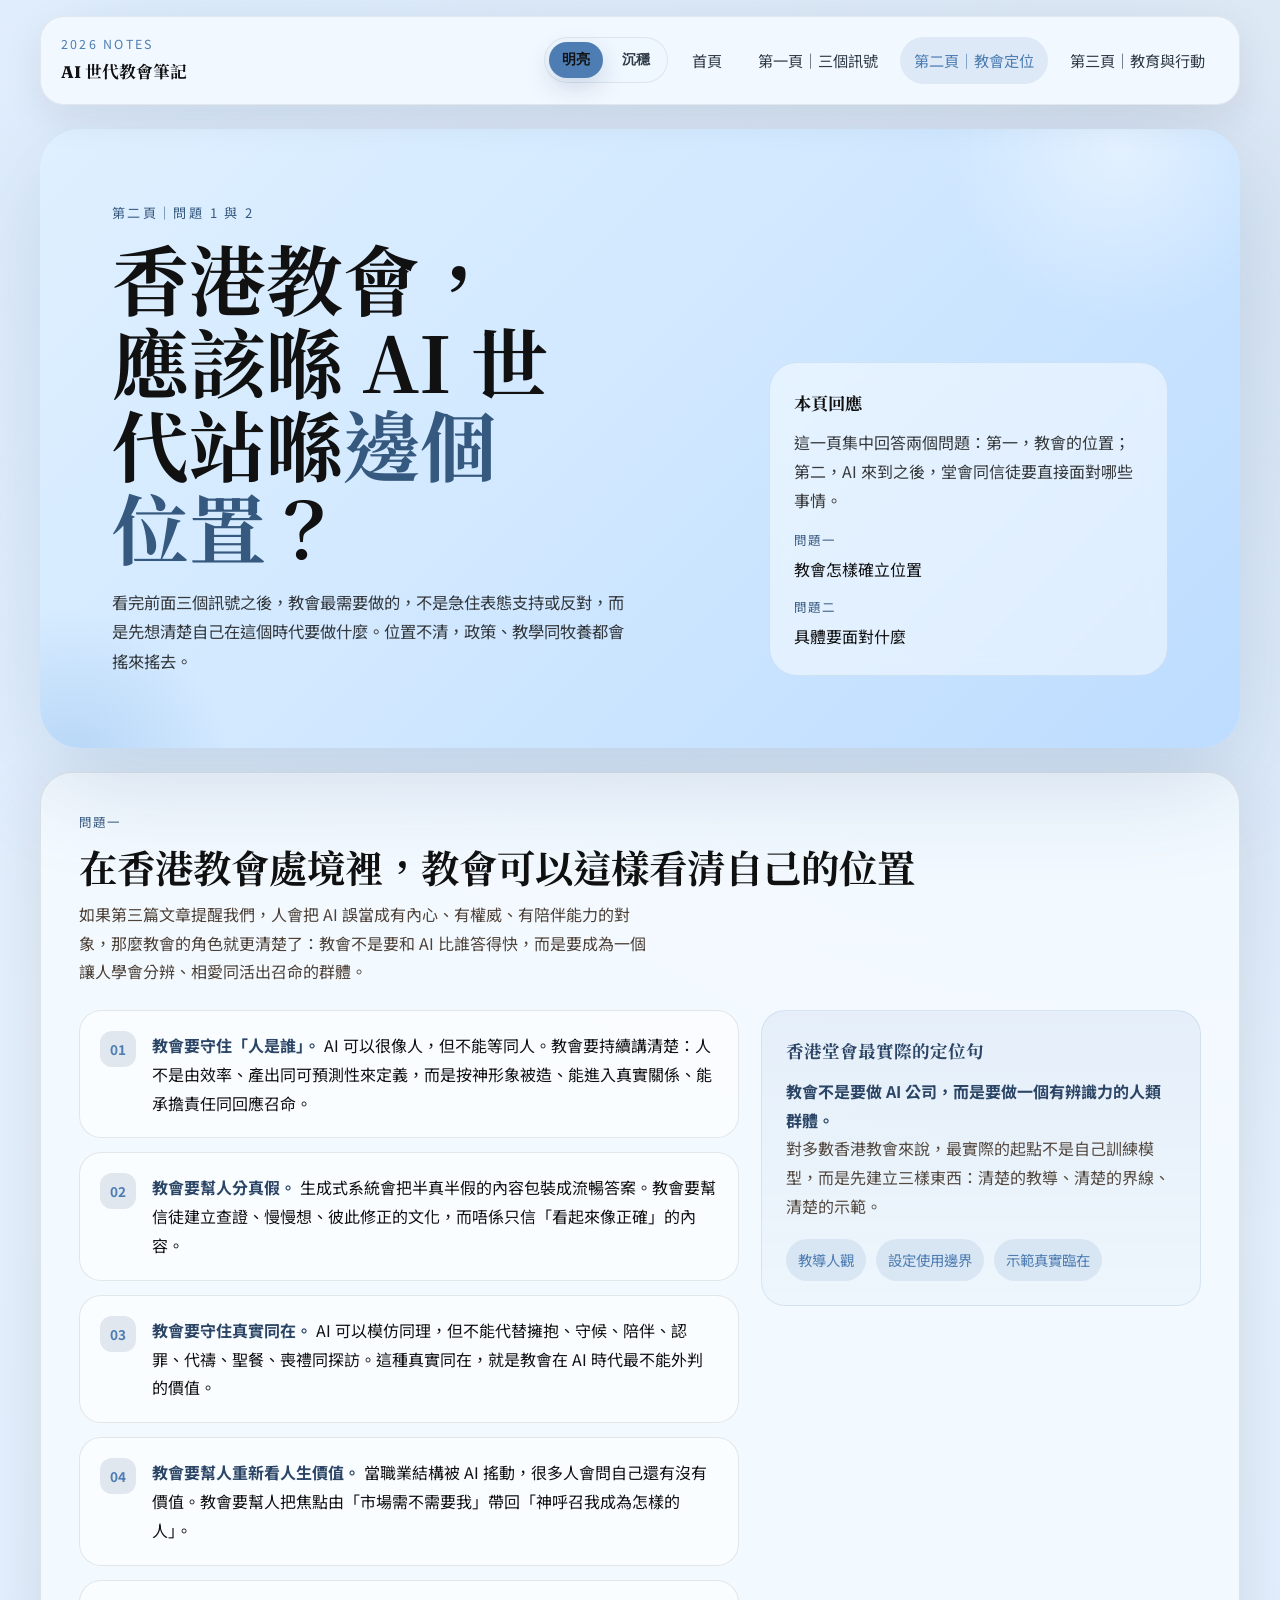
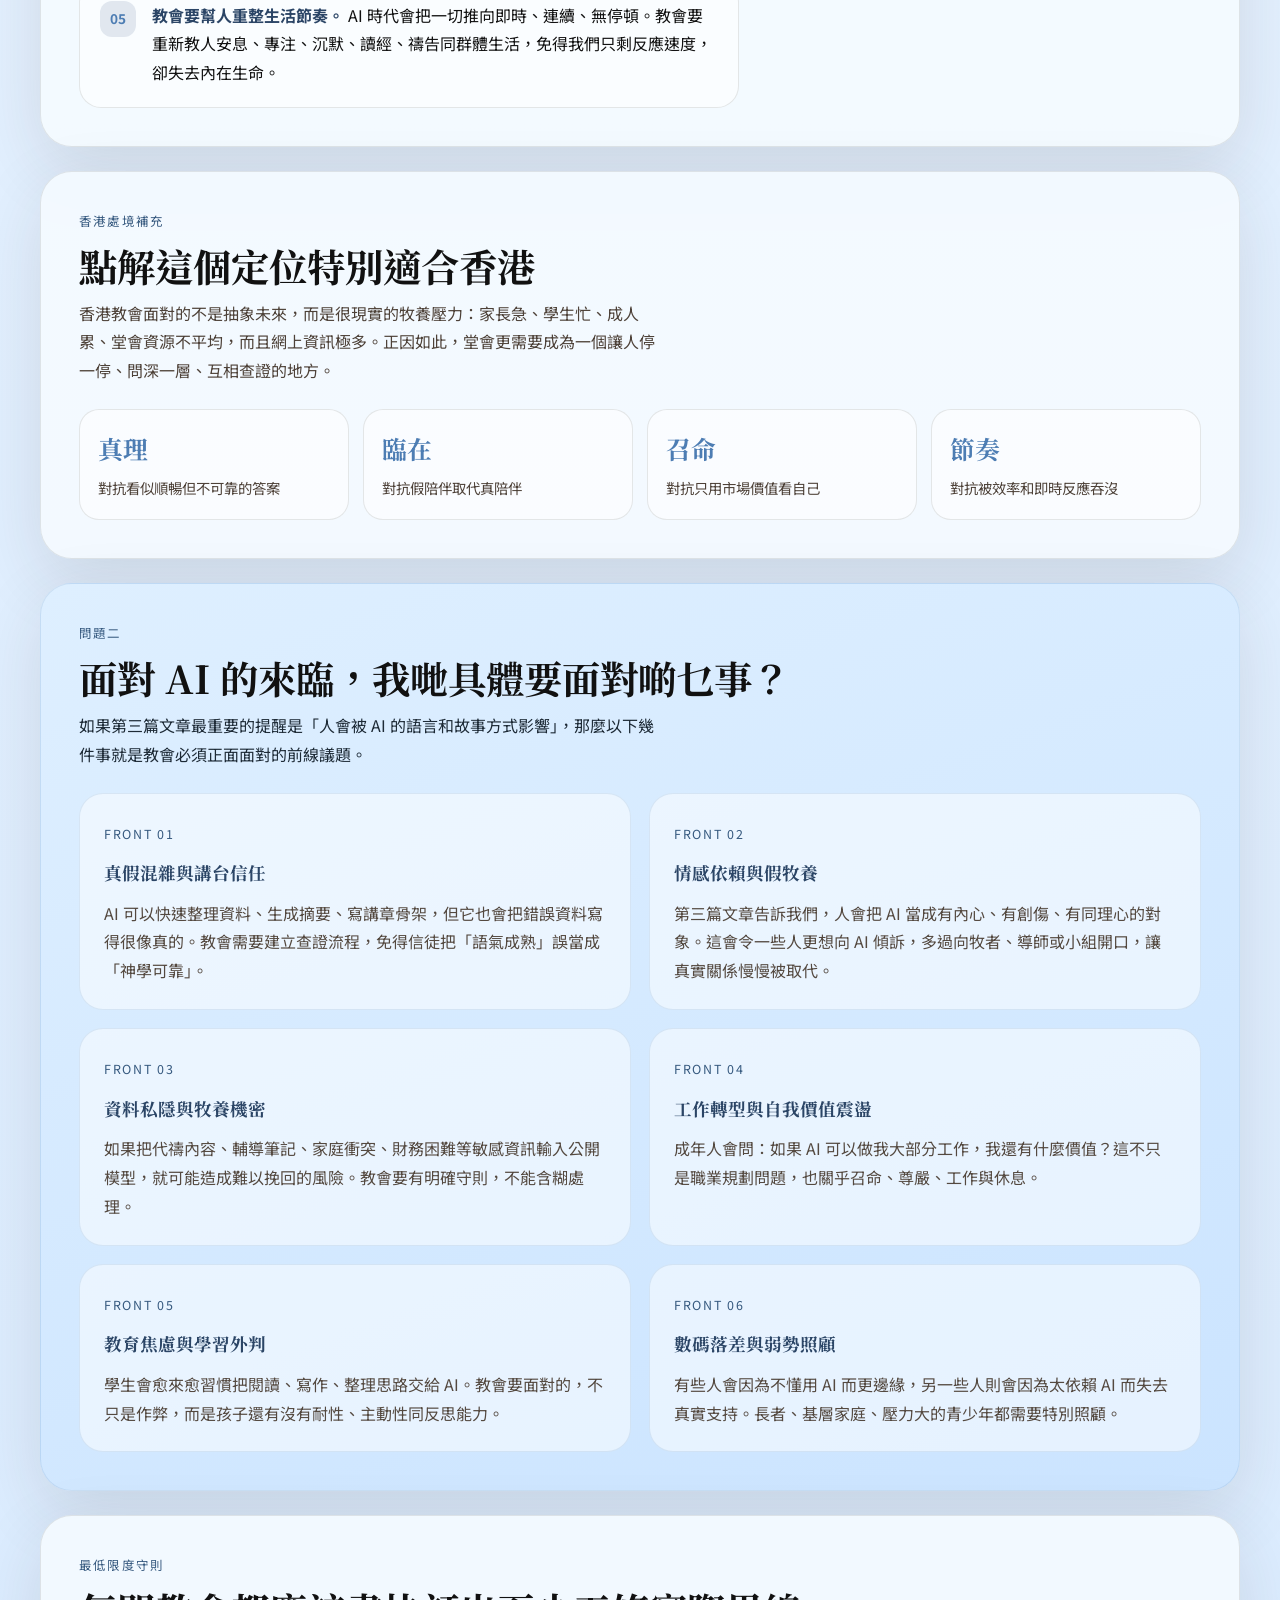
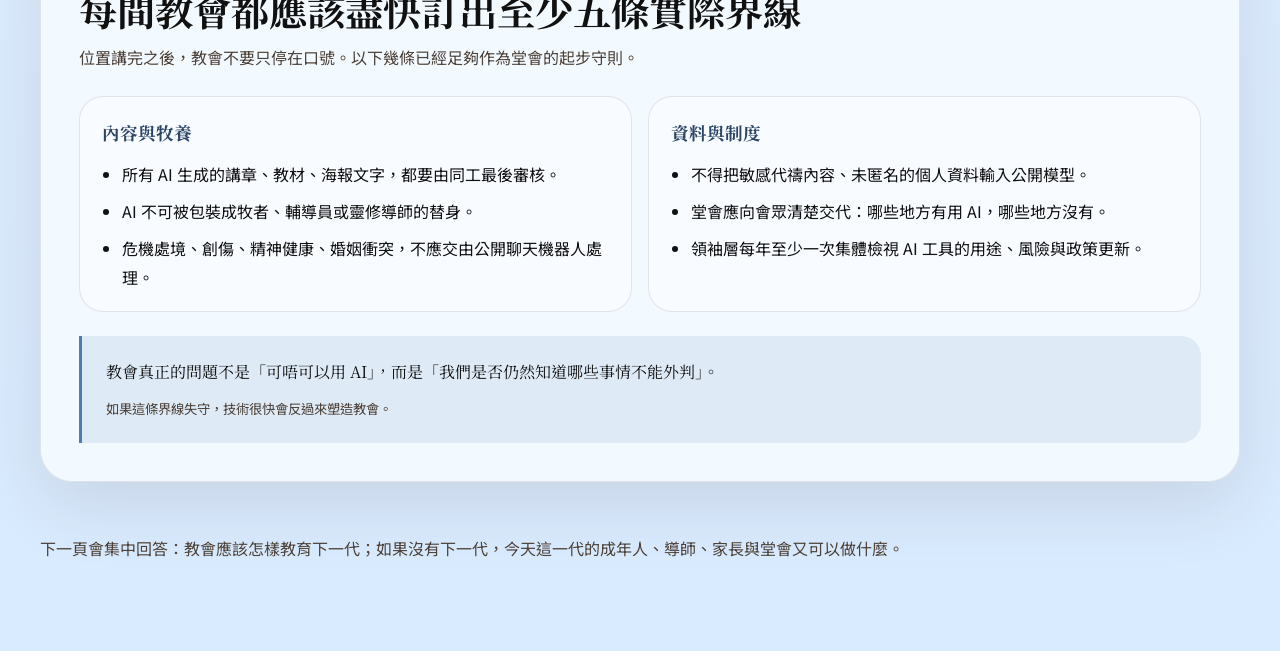
==== church-position.html @ b1e01ad3 "Add files via upload" ====
﻿<!DOCTYPE html>
<html lang="zh-HK">
<head>
  <meta charset="UTF-8">
  <meta name="viewport" content="width=device-width, initial-scale=1.0">
  <title>第二頁｜教會定位</title>
  <meta name="description" content="用簡單文字分析香港教會在 AI 時代應站在什麼位置，以及要面對哪些挑戰。">
  <link rel="preconnect" href="https://fonts.googleapis.com">
  <link rel="preconnect" href="https://fonts.gstatic.com" crossorigin>
  <link href="https://fonts.googleapis.com/css2?family=Fraunces:opsz,wght@9..144,700;9..144,800&family=Noto+Sans+TC:wght@400;500;700&family=Noto+Serif+TC:wght@600;700;900&display=swap" rel="stylesheet">
  <link rel="stylesheet" href="assets/styles.css">
</head>
<body data-page="church">
  <div class="page-shell">
    <header class="site-header">
      <a class="brand" href="index.html">
        <span class="brand-mark">2026 Notes</span>
        <span class="brand-title">AI 世代教會筆記</span>
      </a>
      <div class="header-actions">
        <div class="mode-switcher" aria-label="樣式模式">
          <button class="mode-button" type="button" data-theme-mode="default" aria-pressed="false">明亮</button>
          <button class="mode-button" type="button" data-theme-mode="focus" aria-pressed="false">沉穩</button>
        </div>
        <button class="menu-toggle" type="button" data-menu-toggle aria-expanded="false" aria-label="打開選單">目錄</button>
        <nav class="site-nav" data-nav aria-label="主導覽">
          <a href="index.html" data-page="home">首頁</a>
          <a href="signals.html" data-page="signals">第一頁｜三個訊號</a>
          <a href="church-position.html" data-page="church">第二頁｜教會定位</a>
          <a href="formation-guide.html" data-page="formation">第三頁｜教育與行動</a>
        </nav>
      </div>
    </header>

    <main>
      <section class="hero reveal">
        <div class="hero-grid">
          <div>
            <p class="overline">第二頁｜問題 1 與 2</p>
            <h1>香港教會，<br>應該喺 AI 世代站喺<span class="accent">邊個位置</span>？</h1>
            <p class="lede">看完前面三個訊號之後，教會最需要做的，不是急住表態支持或反對，而是先想清楚自己在這個時代要做什麼。位置不清，政策、教學同牧養都會搖來搖去。</p>
          </div>
          <aside class="hero-note">
            <h2>本頁回應</h2>
            <p>這一頁集中回答兩個問題：第一，教會的位置；第二，AI 來到之後，堂會同信徒要直接面對哪些事情。</p>
            <dl>
              <div>
                <dt>問題一</dt>
                <dd>教會怎樣確立位置</dd>
              </div>
              <div>
                <dt>問題二</dt>
                <dd>具體要面對什麼</dd>
              </div>
            </dl>
          </aside>
        </div>
      </section>

      <section class="panel reveal">
        <div class="section-head">
          <p class="eyebrow">問題一</p>
          <h2 class="section-title">在香港教會處境裡，教會可以這樣看清自己的位置</h2>
          <p class="section-copy">如果第三篇文章提醒我們，人會把 AI 誤當成有內心、有權威、有陪伴能力的對象，那麼教會的角色就更清楚了：教會不是要和 AI 比誰答得快，而是要成為一個讓人學會分辨、相愛同活出召命的群體。</p>
        </div>
        <div class="split">
          <div>
            <ol class="process-list">
              <li><strong>教會要守住「人是誰」。</strong> AI 可以很像人，但不能等同人。教會要持續講清楚：人不是由效率、產出同可預測性來定義，而是按神形象被造、能進入真實關係、能承擔責任同回應召命。</li>
              <li><strong>教會要幫人分真假。</strong> 生成式系統會把半真半假的內容包裝成流暢答案。教會要幫信徒建立查證、慢慢想、彼此修正的文化，而唔係只信「看起來像正確」的內容。</li>
              <li><strong>教會要守住真實同在。</strong> AI 可以模仿同理，但不能代替擁抱、守候、陪伴、認罪、代禱、聖餐、喪禮同探訪。這種真實同在，就是教會在 AI 時代最不能外判的價值。</li>
              <li><strong>教會要幫人重新看人生價值。</strong> 當職業結構被 AI 搖動，很多人會問自己還有沒有價值。教會要幫人把焦點由「市場需不需要我」帶回「神呼召我成為怎樣的人」。</li>
              <li><strong>教會要幫人重整生活節奏。</strong> AI 時代會把一切推向即時、連續、無停頓。教會要重新教人安息、專注、沉默、讀經、禱告同群體生活，免得我們只剩反應速度，卻失去內在生命。</li>
            </ol>
          </div>
          <aside class="note-card">
            <h3>香港堂會最實際的定位句</h3>
            <p><strong>教會不是要做 AI 公司，而是要做一個有辨識力的人類群體。</strong></p>
            <p>對多數香港教會來說，最實際的起點不是自己訓練模型，而是先建立三樣東西：清楚的教導、清楚的界線、清楚的示範。</p>
            <ul class="pill-list">
              <li>教導人觀</li>
              <li>設定使用邊界</li>
              <li>示範真實臨在</li>
            </ul>
          </aside>
        </div>
      </section>

      <section class="panel reveal">
        <div class="section-head">
          <p class="eyebrow">香港處境補充</p>
          <h2 class="section-title">點解這個定位特別適合香港</h2>
          <p class="section-copy">香港教會面對的不是抽象未來，而是很現實的牧養壓力：家長急、學生忙、成人累、堂會資源不平均，而且網上資訊極多。正因如此，堂會更需要成為一個讓人停一停、問深一層、互相查證的地方。</p>
        </div>
        <div class="kpi-strip">
          <div class="kpi">
            <strong>真理</strong>
            <span>對抗看似順暢但不可靠的答案</span>
          </div>
          <div class="kpi">
            <strong>臨在</strong>
            <span>對抗假陪伴取代真陪伴</span>
          </div>
          <div class="kpi">
            <strong>召命</strong>
            <span>對抗只用市場價值看自己</span>
          </div>
          <div class="kpi">
            <strong>節奏</strong>
            <span>對抗被效率和即時反應吞沒</span>
          </div>
        </div>
      </section>

      <section class="panel panel-dark reveal">
        <div class="section-head">
          <p class="eyebrow">問題二</p>
          <h2 class="section-title">面對 AI 的來臨，我哋具體要面對啲乜事？</h2>
          <p class="section-copy">如果第三篇文章最重要的提醒是「人會被 AI 的語言和故事方式影響」，那麼以下幾件事就是教會必須正面面對的前線議題。</p>
        </div>
        <div class="issue-grid">
          <article class="issue-card">
            <span class="stat">Front 01</span>
            <h3>真假混雜與講台信任</h3>
            <p>AI 可以快速整理資料、生成摘要、寫講章骨架，但它也會把錯誤資料寫得很像真的。教會需要建立查證流程，免得信徒把「語氣成熟」誤當成「神學可靠」。</p>
          </article>
          <article class="issue-card">
            <span class="stat">Front 02</span>
            <h3>情感依賴與假牧養</h3>
            <p>第三篇文章告訴我們，人會把 AI 當成有內心、有創傷、有同理心的對象。這會令一些人更想向 AI 傾訴，多過向牧者、導師或小組開口，讓真實關係慢慢被取代。</p>
          </article>
          <article class="issue-card">
            <span class="stat">Front 03</span>
            <h3>資料私隱與牧養機密</h3>
            <p>如果把代禱內容、輔導筆記、家庭衝突、財務困難等敏感資訊輸入公開模型，就可能造成難以挽回的風險。教會要有明確守則，不能含糊處理。</p>
          </article>
          <article class="issue-card">
            <span class="stat">Front 04</span>
            <h3>工作轉型與自我價值震盪</h3>
            <p>成年人會問：如果 AI 可以做我大部分工作，我還有什麼價值？這不只是職業規劃問題，也關乎召命、尊嚴、工作與休息。</p>
          </article>
          <article class="issue-card">
            <span class="stat">Front 05</span>
            <h3>教育焦慮與學習外判</h3>
            <p>學生會愈來愈習慣把閱讀、寫作、整理思路交給 AI。教會要面對的，不只是作弊，而是孩子還有沒有耐性、主動性同反思能力。</p>
          </article>
          <article class="issue-card">
            <span class="stat">Front 06</span>
            <h3>數碼落差與弱勢照顧</h3>
            <p>有些人會因為不懂用 AI 而更邊緣，另一些人則會因為太依賴 AI 而失去真實支持。長者、基層家庭、壓力大的青少年都需要特別照顧。</p>
          </article>
        </div>
      </section>

      <section class="panel reveal">
        <div class="section-head">
          <p class="eyebrow">最低限度守則</p>
          <h2 class="section-title">每間教會都應該盡快訂出至少五條實際界線</h2>
          <p class="section-copy">位置講完之後，教會不要只停在口號。以下幾條已經足夠作為堂會的起步守則。</p>
        </div>
        <div class="dual-list">
          <article class="list-card">
            <h3>內容與牧養</h3>
            <ul>
              <li>所有 AI 生成的講章、教材、海報文字，都要由同工最後審核。</li>
              <li>AI 不可被包裝成牧者、輔導員或靈修導師的替身。</li>
              <li>危機處境、創傷、精神健康、婚姻衝突，不應交由公開聊天機器人處理。</li>
            </ul>
          </article>
          <article class="list-card">
            <h3>資料與制度</h3>
            <ul>
              <li>不得把敏感代禱內容、未匿名的個人資料輸入公開模型。</li>
              <li>堂會應向會眾清楚交代：哪些地方有用 AI，哪些地方沒有。</li>
              <li>領袖層每年至少一次集體檢視 AI 工具的用途、風險與政策更新。</li>
            </ul>
          </article>
        </div>
        <div class="quote">
          <p>教會真正的問題不是「可唔可以用 AI」，而是「我們是否仍然知道哪些事情不能外判」。</p>
          <small>如果這條界線失守，技術很快會反過來塑造教會。</small>
        </div>
      </section>
    </main>

    <footer class="site-footer">
      <p>下一頁會集中回答：教會應該怎樣教育下一代；如果沒有下一代，今天這一代的成年人、導師、家長與堂會又可以做什麼。</p>
    </footer>
  </div>
  <script src="assets/app.js"></script>
</body>
</html>
---- assets/styles.css ----
﻿:root {
  --bg: #eaf4ff;
  --bg-deep: #d9ebff;
  --paper: rgba(244, 250, 255, 0.94);
  --paper-strong: #f8fbff;
  --ink: #111111;
  --muted: #2e3a46;
  --line: rgba(36, 29, 25, 0.1);
  --brand: #4d7db3;
  --brand-soft: rgba(77, 125, 179, 0.12);
  --accent: #4d7db3;
  --accent-soft: rgba(77, 125, 179, 0.12);
  --highlight: #b9d7f5;
  --hero-a: #dff0ff;
  --hero-b: #cfe7ff;
  --hero-c: #bddcff;
  --inverse: #111111;
  --inverse-muted: rgba(17, 17, 17, 0.82);
  --shadow: 0 22px 70px rgba(61, 42, 29, 0.12);
}

* {
  box-sizing: border-box;
}

html {
  scroll-behavior: smooth;
}

body {
  margin: 0;
  color: var(--ink);
  font-family: "Noto Sans TC", sans-serif;
  line-height: 1.8;
  background:
    radial-gradient(circle at 12% 0%, rgba(120, 175, 235, 0.18), transparent 26%),
    radial-gradient(circle at 88% 4%, rgba(77, 125, 179, 0.16), transparent 28%),
    linear-gradient(180deg, rgba(255, 255, 255, 0.45), transparent 22%),
    linear-gradient(180deg, var(--bg) 0%, var(--bg-deep) 100%);
  min-height: 100vh;
}

a {
  color: inherit;
}

p,
li {
  font-size: 1rem;
}

.page-shell {
  width: min(1200px, calc(100% - 32px));
  margin: 0 auto 48px;
}

.site-header {
  position: sticky;
  top: 16px;
  z-index: 20;
  display: flex;
  align-items: center;
  justify-content: space-between;
  gap: 20px;
  margin-top: 16px;
  padding: 16px 20px;
  border: 1px solid rgba(36, 29, 25, 0.08);
  border-radius: 24px;
  background: rgba(244, 249, 255, 0.94);
  box-shadow: 0 12px 40px rgba(36, 29, 25, 0.08);
  backdrop-filter: blur(18px);
}

.header-actions {
  display: flex;
  align-items: center;
  justify-content: flex-end;
  gap: 10px;
  flex-wrap: wrap;
}

.brand {
  display: flex;
  flex-direction: column;
  gap: 2px;
  text-decoration: none;
}

.brand-mark {
  color: var(--accent);
  font-size: 0.78rem;
  letter-spacing: 0.18em;
  text-transform: uppercase;
}

.brand-title {
  font-family: "Fraunces", "Noto Serif TC", serif;
  font-size: 1.05rem;
  font-weight: 700;
}

.menu-toggle {
  display: none;
  align-items: center;
  justify-content: center;
  width: 44px;
  height: 44px;
  border: 1px solid var(--line);
  border-radius: 14px;
  background: var(--paper-strong);
  color: var(--ink);
  cursor: pointer;
}

.mode-switcher {
  display: inline-flex;
  align-items: center;
  gap: 6px;
  padding: 4px;
  border: 1px solid rgba(36, 29, 25, 0.08);
  border-radius: 999px;
  background: rgba(240, 247, 255, 0.96);
}

.mode-button {
  display: inline-flex;
  align-items: center;
  justify-content: center;
  min-height: 36px;
  padding: 0 12px;
  border: 1px solid transparent;
  border-radius: 999px;
  background: transparent;
  color: var(--muted);
  font-size: 0.86rem;
  font-weight: 700;
  cursor: pointer;
  transition: background 0.2s ease, color 0.2s ease, box-shadow 0.2s ease;
}

.mode-button:hover,
.mode-button[aria-pressed="true"] {
  background: var(--brand);
  color: var(--inverse);
  box-shadow: 0 10px 24px rgba(47, 79, 120, 0.18);
}

.site-nav {
  display: flex;
  align-items: center;
  gap: 8px;
  flex-wrap: wrap;
}

.site-nav a {
  padding: 10px 14px;
  border-radius: 999px;
  color: var(--muted);
  font-size: 0.95rem;
  text-decoration: none;
  transition: background 0.2s ease, color 0.2s ease;
}

.site-nav a:hover,
.site-nav a.active {
  background: var(--brand-soft);
  color: var(--brand);
}

.hero {
  position: relative;
  overflow: hidden;
  margin-top: 24px;
  padding: clamp(36px, 7vw, 72px);
  border-radius: 40px;
  background: linear-gradient(135deg, var(--hero-a) 0%, var(--hero-b) 52%, var(--hero-c) 100%);
  color: var(--inverse);
  box-shadow: 0 36px 100px rgba(60, 100, 145, 0.18);
}

.hero::before,
.hero::after {
  content: "";
  position: absolute;
  border-radius: 50%;
  pointer-events: none;
}

.hero::before {
  width: 360px;
  height: 360px;
  top: -160px;
  right: -60px;
  background: radial-gradient(circle, rgba(255, 255, 255, 0.45) 0%, transparent 68%);
}

.hero::after {
  width: 320px;
  height: 320px;
  left: -130px;
  bottom: -180px;
  background: radial-gradient(circle, rgba(132, 181, 232, 0.38) 0%, transparent 70%);
}

.hero-grid {
  position: relative;
  z-index: 1;
  display: grid;
  grid-template-columns: minmax(0, 1.35fr) minmax(280px, 0.85fr);
  gap: 24px;
  align-items: end;
}

.overline {
  margin: 0 0 12px;
  color: #36597f;
  font-size: 0.82rem;
  letter-spacing: 0.18em;
  text-transform: uppercase;
}

.hero h1 {
  margin: 0 0 20px;
  max-width: 10ch;
  font-family: "Noto Serif TC", serif;
  font-size: clamp(2.4rem, 6vw, 4.9rem);
  line-height: 1.08;
}

.hero h1 .accent {
  color: #36597f;
}

.lede {
  max-width: 58ch;
  margin: 0;
  color: var(--inverse-muted);
  font-size: 1.02rem;
}

.hero-actions {
  display: flex;
  flex-wrap: wrap;
  gap: 14px;
  margin-top: 28px;
}

.button {
  display: inline-flex;
  align-items: center;
  justify-content: center;
  min-height: 48px;
  padding: 0 18px;
  border-radius: 999px;
  border: 1px solid transparent;
  font-size: 0.95rem;
  font-weight: 700;
  text-decoration: none;
  transition: transform 0.2s ease, box-shadow 0.2s ease, background 0.2s ease;
}

.button:hover {
  transform: translateY(-1px);
}

.button-primary {
  background: #4d7db3;
  color: #ffffff;
  box-shadow: 0 12px 28px rgba(77, 125, 179, 0.22);
}

.button-secondary {
  border-color: rgba(77, 125, 179, 0.18);
  background: rgba(255, 255, 255, 0.5);
  color: #111111;
}

.hero-note {
  align-self: end;
  padding: 24px;
  border: 1px solid rgba(77, 125, 179, 0.14);
  border-radius: 28px;
  background: rgba(255, 255, 255, 0.48);
  backdrop-filter: blur(10px);
}

.hero-note h2 {
  margin: 0 0 10px;
  font-family: "Noto Serif TC", serif;
  font-size: 1.08rem;
}

.hero-note p {
  margin: 0 0 14px;
  color: var(--inverse-muted);
}

.hero-note dl {
  display: grid;
  gap: 12px;
  margin: 0;
}

.hero-note div {
  display: grid;
  gap: 4px;
}

.hero-note dt {
  color: #36597f;
  font-size: 0.78rem;
  letter-spacing: 0.16em;
  text-transform: uppercase;
}

.hero-note dd {
  margin: 0;
  color: #111111;
}

.panel {
  margin-top: 24px;
  padding: clamp(24px, 4vw, 38px);
  border: 1px solid var(--line);
  border-radius: 32px;
  background: var(--paper);
  box-shadow: var(--shadow);
}

.panel-dark {
  background: linear-gradient(160deg, #deefff, #cbe4ff);
  border-color: rgba(77, 125, 179, 0.14);
  color: #111111;
}

.panel-dark p,
.panel-dark li,
.panel-dark .section-copy {
  color: #1d2a36;
}

.panel-dark .eyebrow {
  color: #36597f;
}

.panel-dark .card,
.panel-dark .issue-card,
.panel-dark .matrix-card,
.panel-dark .roadmap-card,
.panel-dark .list-card,
.panel-dark .stack-item,
.panel-dark .note-card,
.panel-dark .kpi {
  border-color: rgba(77, 125, 179, 0.14);
  background: rgba(255, 255, 255, 0.5);
}

.panel-dark strong,
.panel-dark h3,
.panel-dark h4 {
  color: #111111;
}

.section-head {
  display: grid;
  gap: 10px;
  margin-bottom: 24px;
}

.eyebrow {
  margin: 0;
  color: #36597f;
  font-size: 0.78rem;
  letter-spacing: 0.18em;
  text-transform: uppercase;
}

.section-title {
  margin: 0;
  color: var(--ink);
  font-family: "Noto Serif TC", serif;
  font-size: clamp(1.7rem, 3vw, 2.6rem);
  line-height: 1.2;
}

.section-copy {
  max-width: 64ch;
  margin: 0;
  color: #4d4138;
}

.card-grid,
.chapter-grid,
.issue-grid,
.roadmap-grid,
.source-grid {
  display: grid;
  grid-template-columns: repeat(12, minmax(0, 1fr));
  gap: 18px;
}

.card,
.chapter-card,
.issue-card,
.roadmap-card,
.source-card {
  padding: 24px;
  border: 1px solid var(--line);
  border-radius: 24px;
  background: var(--paper-strong);
}

.card {
  grid-column: span 4;
}

.chapter-card,
.roadmap-card,
.source-card {
  grid-column: span 4;
}

.issue-card {
  grid-column: span 6;
}

.card.emphasis {
  background: linear-gradient(180deg, rgba(47, 79, 120, 0.08), rgba(255, 250, 243, 1));
}

.card h3,
.chapter-card h3,
.issue-card h3,
.roadmap-card h3,
.source-card h3,
.note-card h3,
.list-card h3 {
  margin: 0 0 10px;
  font-family: "Noto Serif TC", serif;
  font-size: 1.1rem;
}

.card p,
.chapter-card p,
.issue-card p,
.roadmap-card p,
.source-card p,
.note-card p,
.list-card p {
  margin: 0;
  color: #544940;
}

.stat,
.mini-label {
  display: inline-block;
  margin-bottom: 12px;
  color: #36597f;
  font-size: 0.78rem;
  letter-spacing: 0.14em;
  text-transform: uppercase;
}

.mini-label {
  color: #2f4f78;
}

.chapter-card .button-link,
.source-card a {
  display: inline-flex;
  margin-top: 18px;
  color: var(--brand);
  font-weight: 700;
  text-decoration: none;
}

.split {
  display: grid;
  grid-template-columns: minmax(0, 1.2fr) minmax(280px, 0.8fr);
  gap: 22px;
  align-items: start;
}

.note-card {
  padding: 24px;
  border: 1px solid rgba(77, 125, 179, 0.14);
  border-radius: 24px;
  background: linear-gradient(180deg, rgba(77, 125, 179, 0.08), rgba(77, 125, 179, 0.03));
}

.note-card strong {
  color: var(--brand);
}

.pill-list {
  display: flex;
  flex-wrap: wrap;
  gap: 10px;
  margin: 18px 0 0;
  padding: 0;
  list-style: none;
}

.pill-list li {
  padding: 8px 12px;
  border-radius: 999px;
  background: var(--brand-soft);
  color: var(--brand);
  font-size: 0.9rem;
}

.stack-list,
.process-list {
  display: grid;
  gap: 14px;
  margin: 0;
  padding: 0;
  list-style: none;
}

.stack-item {
  padding: 18px 20px;
  border: 1px solid var(--line);
  border-radius: 20px;
  background: rgba(255, 255, 255, 0.55);
}

.stack-item strong {
  color: var(--brand);
}

.process-list {
  counter-reset: step;
}

.process-list li {
  position: relative;
  padding: 20px 22px 20px 72px;
  border: 1px solid var(--line);
  border-radius: 22px;
  background: rgba(255, 255, 255, 0.55);
}

.process-list li::before {
  content: counter(step, decimal-leading-zero);
  counter-increment: step;
  position: absolute;
  left: 20px;
  top: 20px;
  display: grid;
  place-items: center;
  width: 36px;
  height: 36px;
  border-radius: 12px;
  background: rgba(47, 79, 120, 0.12);
  color: var(--brand);
  font-size: 0.85rem;
  font-weight: 700;
}

.process-list strong {
  color: var(--brand);
}

.quote {
  margin-top: 24px;
  padding: 22px 24px;
  border-left: 3px solid var(--accent);
  border-radius: 0 20px 20px 0;
  background: var(--accent-soft);
}

.quote p {
  margin: 0;
  font-family: "Noto Serif TC", serif;
}

.quote small {
  display: block;
  margin-top: 10px;
  color: #4d4138;
}

.panel strong,
.panel h3,
.panel h4,
.note-card strong,
.stack-item strong,
.process-list strong,
.matrix-card strong,
.kpi strong {
  color: #2b4566;
}

.matrix-grid {
  display: grid;
  gap: 16px;
}

.matrix-card,
.list-card {
  padding: 20px 22px;
  border: 1px solid var(--line);
  border-radius: 24px;
  background: var(--paper-strong);
}

.matrix-card strong {
  color: var(--brand);
}

.dual-list {
  display: grid;
  grid-template-columns: repeat(2, minmax(0, 1fr));
  gap: 16px;
}

.list-card ul {
  margin: 12px 0 0;
  padding-left: 20px;
}

.list-card li + li {
  margin-top: 8px;
}

.kpi-strip {
  display: grid;
  grid-template-columns: repeat(4, minmax(0, 1fr));
  gap: 14px;
  margin-top: 22px;
}

.kpi {
  padding: 18px;
  border: 1px solid var(--line);
  border-radius: 20px;
  background: rgba(255, 255, 255, 0.55);
}

.kpi strong {
  display: block;
  color: var(--brand);
  font-family: "Fraunces", "Noto Serif TC", serif;
  font-size: 1.55rem;
}

.kpi span {
  color: #4d4138;
  font-size: 0.9rem;
}

.site-footer {
  margin-top: 24px;
  padding: 28px 0 40px;
  color: #4d4138;
  font-size: 0.95rem;
}

.site-footer p {
  margin: 0;
}

.site-footer a {
  color: var(--brand);
}

body.theme-focus {
  --bg: #f2f8ff;
  --bg-deep: #e2efff;
  --paper: rgba(247, 251, 255, 0.96);
  --paper-strong: #fbfdff;
  --ink: #111111;
  --muted: #2d3946;
  --line: rgba(77, 125, 179, 0.14);
  --brand: #6a94c5;
  --brand-soft: rgba(106, 148, 197, 0.14);
  --accent: #6a94c5;
  background:
    radial-gradient(circle at 15% 0%, rgba(162, 201, 238, 0.18), transparent 24%),
    radial-gradient(circle at 85% 5%, rgba(106, 148, 197, 0.14), transparent 28%),
    linear-gradient(180deg, #f0f7ff 0%, #dfedff 100%);
}

body.theme-focus .site-header {
  background: rgba(245, 250, 255, 0.96);
}

body.theme-focus .hero {
  background: linear-gradient(135deg, #e1f0ff 0%, #cfe5ff 52%, #bddcff 100%);
}

body.theme-focus .hero,
body.theme-focus .panel-dark {
  color: #111111;
}

body.theme-focus .lede,
body.theme-focus .hero-note p,
body.theme-focus .panel-dark p,
body.theme-focus .panel-dark li,
body.theme-focus .panel-dark .section-copy,
body.theme-focus .hero-note dd,
body.theme-focus .panel-dark strong,
body.theme-focus .panel-dark h3,
body.theme-focus .panel-dark h4 {
  color: #111111;
}

body.theme-focus .panel,
body.theme-focus .card,
body.theme-focus .chapter-card,
body.theme-focus .issue-card,
body.theme-focus .roadmap-card,
body.theme-focus .source-card,
body.theme-focus .note-card,
body.theme-focus .matrix-card,
body.theme-focus .list-card,
body.theme-focus .stack-item,
body.theme-focus .process-list li,
body.theme-focus .kpi {
  box-shadow: 0 16px 44px rgba(40, 56, 82, 0.08);
}

.reveal {
  opacity: 0;
  transform: translateY(24px);
  transition: opacity 0.7s ease, transform 0.7s ease;
}

.reveal.is-visible {
  opacity: 1;
  transform: none;
}

@media (max-width: 980px) {
  .hero-grid,
  .split,
  .dual-list {
    grid-template-columns: 1fr;
  }

  .card,
  .chapter-card,
  .issue-card,
  .roadmap-card,
  .source-card {
    grid-column: span 12;
  }

  .kpi-strip {
    grid-template-columns: repeat(2, minmax(0, 1fr));
  }
}

@media (max-width: 860px) {
  .site-header {
    align-items: flex-start;
  }

  .menu-toggle {
    display: inline-flex;
  }

  .site-nav {
    position: absolute;
    top: calc(100% + 12px);
    left: 16px;
    right: 16px;
    display: none;
    flex-direction: column;
    align-items: stretch;
    padding: 12px;
    border: 1px solid var(--line);
    border-radius: 24px;
    background: rgba(255, 250, 243, 0.97);
    box-shadow: var(--shadow);
  }

  .site-nav.is-open {
    display: flex;
  }

  .site-nav a {
    border-radius: 16px;
  }
}

@media (max-width: 640px) {
  body {
    line-height: 1.72;
  }

  .page-shell {
    width: min(100% - 20px, 1200px);
  }

  .site-header {
    top: 10px;
    margin-top: 10px;
    padding: 14px 16px;
  }

  .header-actions {
    gap: 8px;
  }

  .mode-switcher {
    width: 100%;
    justify-content: flex-start;
    overflow-x: auto;
  }

  .mode-button {
    min-height: 34px;
    padding: 0 11px;
    font-size: 0.82rem;
    white-space: nowrap;
  }

  .hero {
    padding: 28px 22px 26px;
    border-radius: 30px;
  }

  .hero h1 {
    font-size: clamp(2rem, 11vw, 3.2rem);
  }

  .hero-note,
  .panel,
  .card,
  .chapter-card,
  .issue-card,
  .roadmap-card,
  .source-card,
  .note-card,
  .matrix-card,
  .list-card {
    border-radius: 24px;
  }

  .panel {
    padding: 22px 18px;
  }

  .process-list li {
    padding-left: 66px;
  }

  .quote {
    padding: 18px 16px;
  }

  .kpi-strip {
    grid-template-columns: 1fr;
  }
}
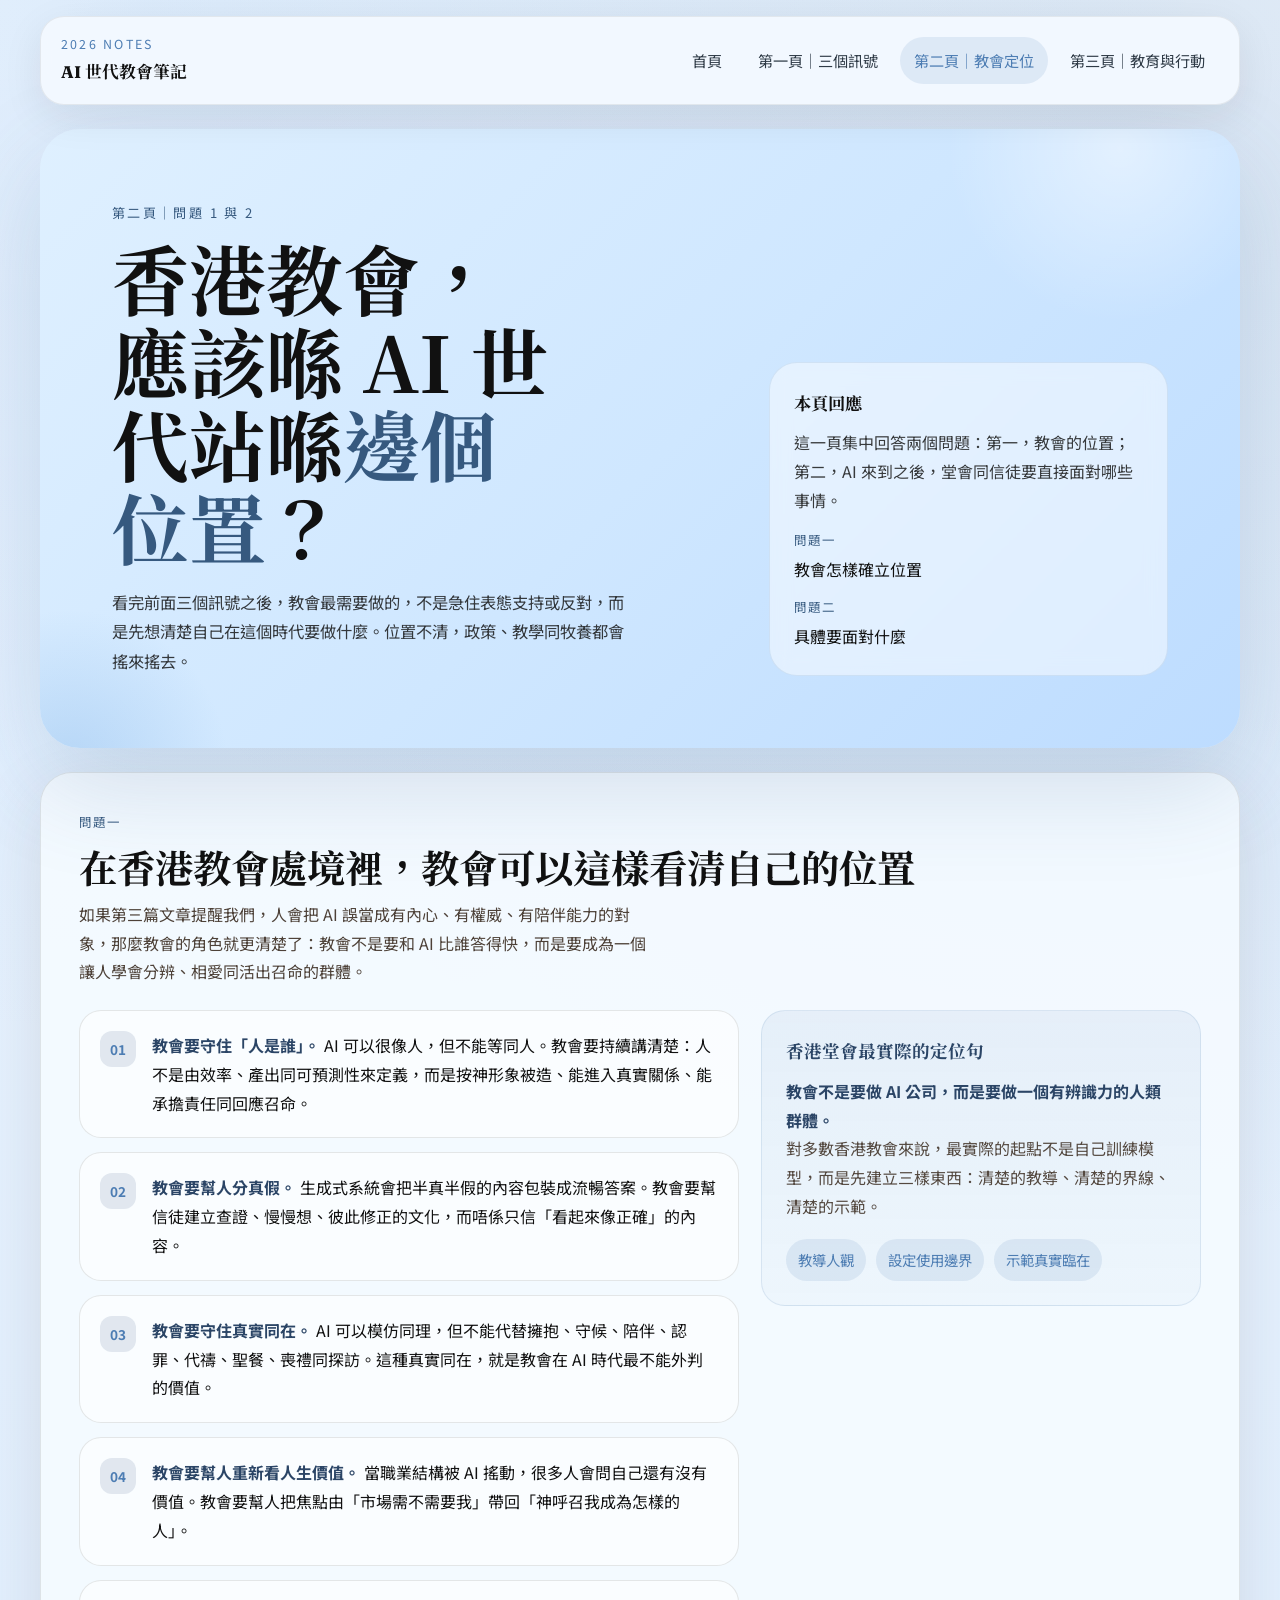
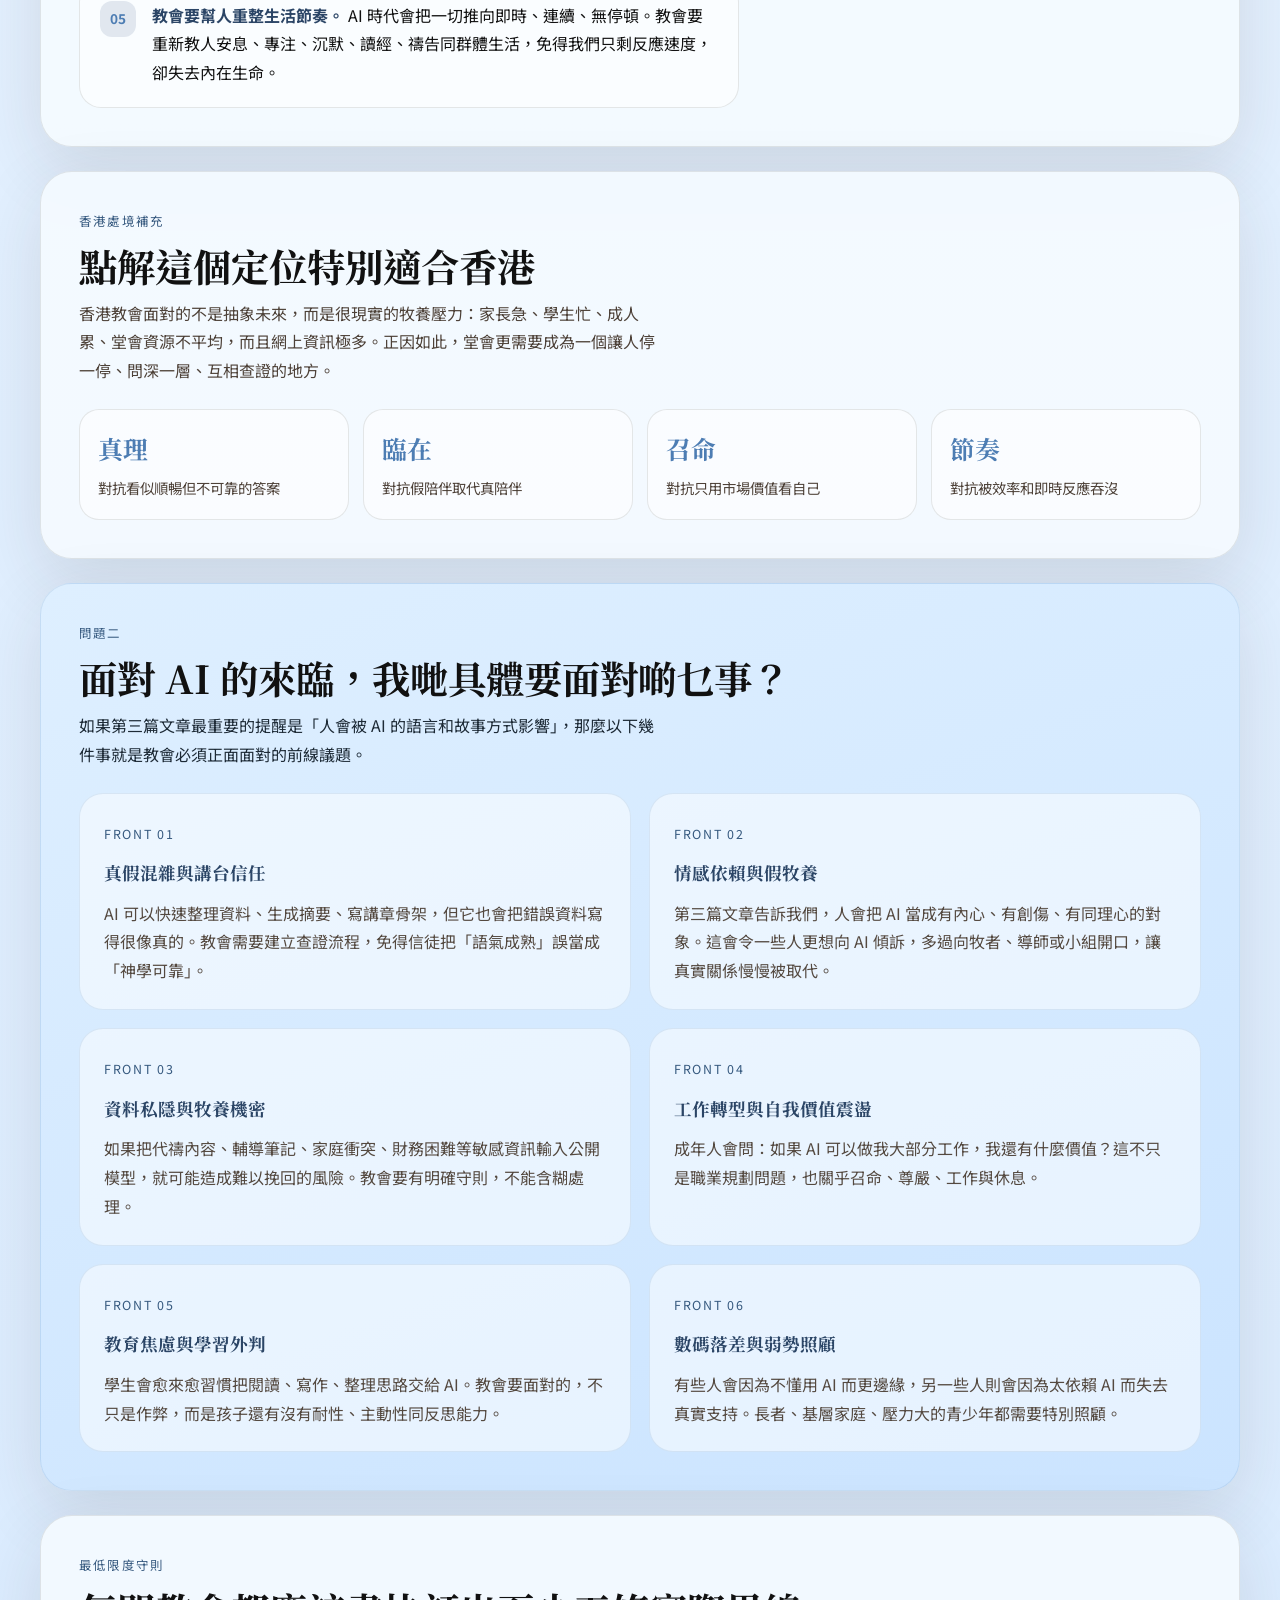
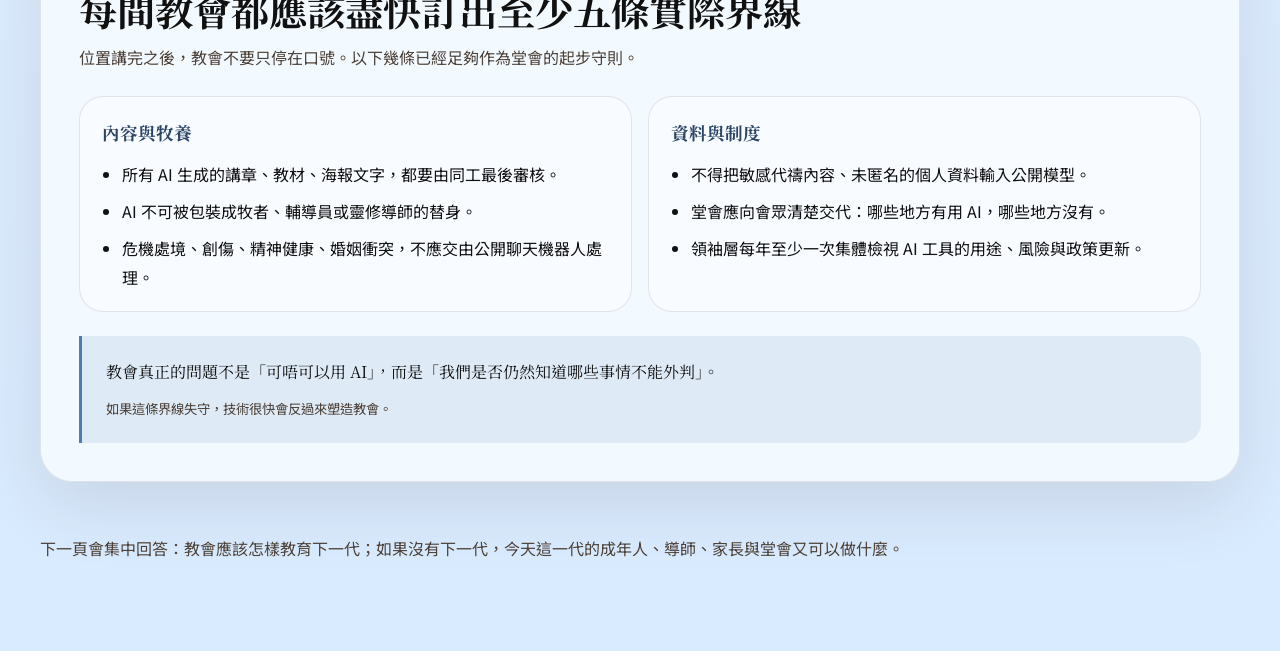
==== commit 51e14635: "Add files via upload" ====
--- a/church-position.html
+++ b/church-position.html
@@ -18,10 +18,6 @@
         <span class="brand-title">AI 世代教會筆記</span>
       </a>
       <div class="header-actions">
-        <div class="mode-switcher" aria-label="樣式模式">
-          <button class="mode-button" type="button" data-theme-mode="default" aria-pressed="false">明亮</button>
-          <button class="mode-button" type="button" data-theme-mode="focus" aria-pressed="false">沉穩</button>
-        </div>
         <button class="menu-toggle" type="button" data-menu-toggle aria-expanded="false" aria-label="打開選單">目錄</button>
         <nav class="site-nav" data-nav aria-label="主導覽">
           <a href="index.html" data-page="home">首頁</a>
--- a/assets/styles.css
+++ b/assets/styles.css
@@ -112,39 +112,6 @@
   cursor: pointer;
 }
 
-.mode-switcher {
-  display: inline-flex;
-  align-items: center;
-  gap: 6px;
-  padding: 4px;
-  border: 1px solid rgba(36, 29, 25, 0.08);
-  border-radius: 999px;
-  background: rgba(240, 247, 255, 0.96);
-}
-
-.mode-button {
-  display: inline-flex;
-  align-items: center;
-  justify-content: center;
-  min-height: 36px;
-  padding: 0 12px;
-  border: 1px solid transparent;
-  border-radius: 999px;
-  background: transparent;
-  color: var(--muted);
-  font-size: 0.86rem;
-  font-weight: 700;
-  cursor: pointer;
-  transition: background 0.2s ease, color 0.2s ease, box-shadow 0.2s ease;
-}
-
-.mode-button:hover,
-.mode-button[aria-pressed="true"] {
-  background: var(--brand);
-  color: var(--inverse);
-  box-shadow: 0 10px 24px rgba(47, 79, 120, 0.18);
-}
-
 .site-nav {
   display: flex;
   align-items: center;
@@ -663,63 +630,6 @@
 
 .site-footer a {
   color: var(--brand);
-}
-
-body.theme-focus {
-  --bg: #f2f8ff;
-  --bg-deep: #e2efff;
-  --paper: rgba(247, 251, 255, 0.96);
-  --paper-strong: #fbfdff;
-  --ink: #111111;
-  --muted: #2d3946;
-  --line: rgba(77, 125, 179, 0.14);
-  --brand: #6a94c5;
-  --brand-soft: rgba(106, 148, 197, 0.14);
-  --accent: #6a94c5;
-  background:
-    radial-gradient(circle at 15% 0%, rgba(162, 201, 238, 0.18), transparent 24%),
-    radial-gradient(circle at 85% 5%, rgba(106, 148, 197, 0.14), transparent 28%),
-    linear-gradient(180deg, #f0f7ff 0%, #dfedff 100%);
-}
-
-body.theme-focus .site-header {
-  background: rgba(245, 250, 255, 0.96);
-}
-
-body.theme-focus .hero {
-  background: linear-gradient(135deg, #e1f0ff 0%, #cfe5ff 52%, #bddcff 100%);
-}
-
-body.theme-focus .hero,
-body.theme-focus .panel-dark {
-  color: #111111;
-}
-
-body.theme-focus .lede,
-body.theme-focus .hero-note p,
-body.theme-focus .panel-dark p,
-body.theme-focus .panel-dark li,
-body.theme-focus .panel-dark .section-copy,
-body.theme-focus .hero-note dd,
-body.theme-focus .panel-dark strong,
-body.theme-focus .panel-dark h3,
-body.theme-focus .panel-dark h4 {
-  color: #111111;
-}
-
-body.theme-focus .panel,
-body.theme-focus .card,
-body.theme-focus .chapter-card,
-body.theme-focus .issue-card,
-body.theme-focus .roadmap-card,
-body.theme-focus .source-card,
-body.theme-focus .note-card,
-body.theme-focus .matrix-card,
-body.theme-focus .list-card,
-body.theme-focus .stack-item,
-body.theme-focus .process-list li,
-body.theme-focus .kpi {
-  box-shadow: 0 16px 44px rgba(40, 56, 82, 0.08);
 }
 
 .reveal {
@@ -805,19 +715,6 @@
     gap: 8px;
   }
 
-  .mode-switcher {
-    width: 100%;
-    justify-content: flex-start;
-    overflow-x: auto;
-  }
-
-  .mode-button {
-    min-height: 34px;
-    padding: 0 11px;
-    font-size: 0.82rem;
-    white-space: nowrap;
-  }
-
   .hero {
     padding: 28px 22px 26px;
     border-radius: 30px;
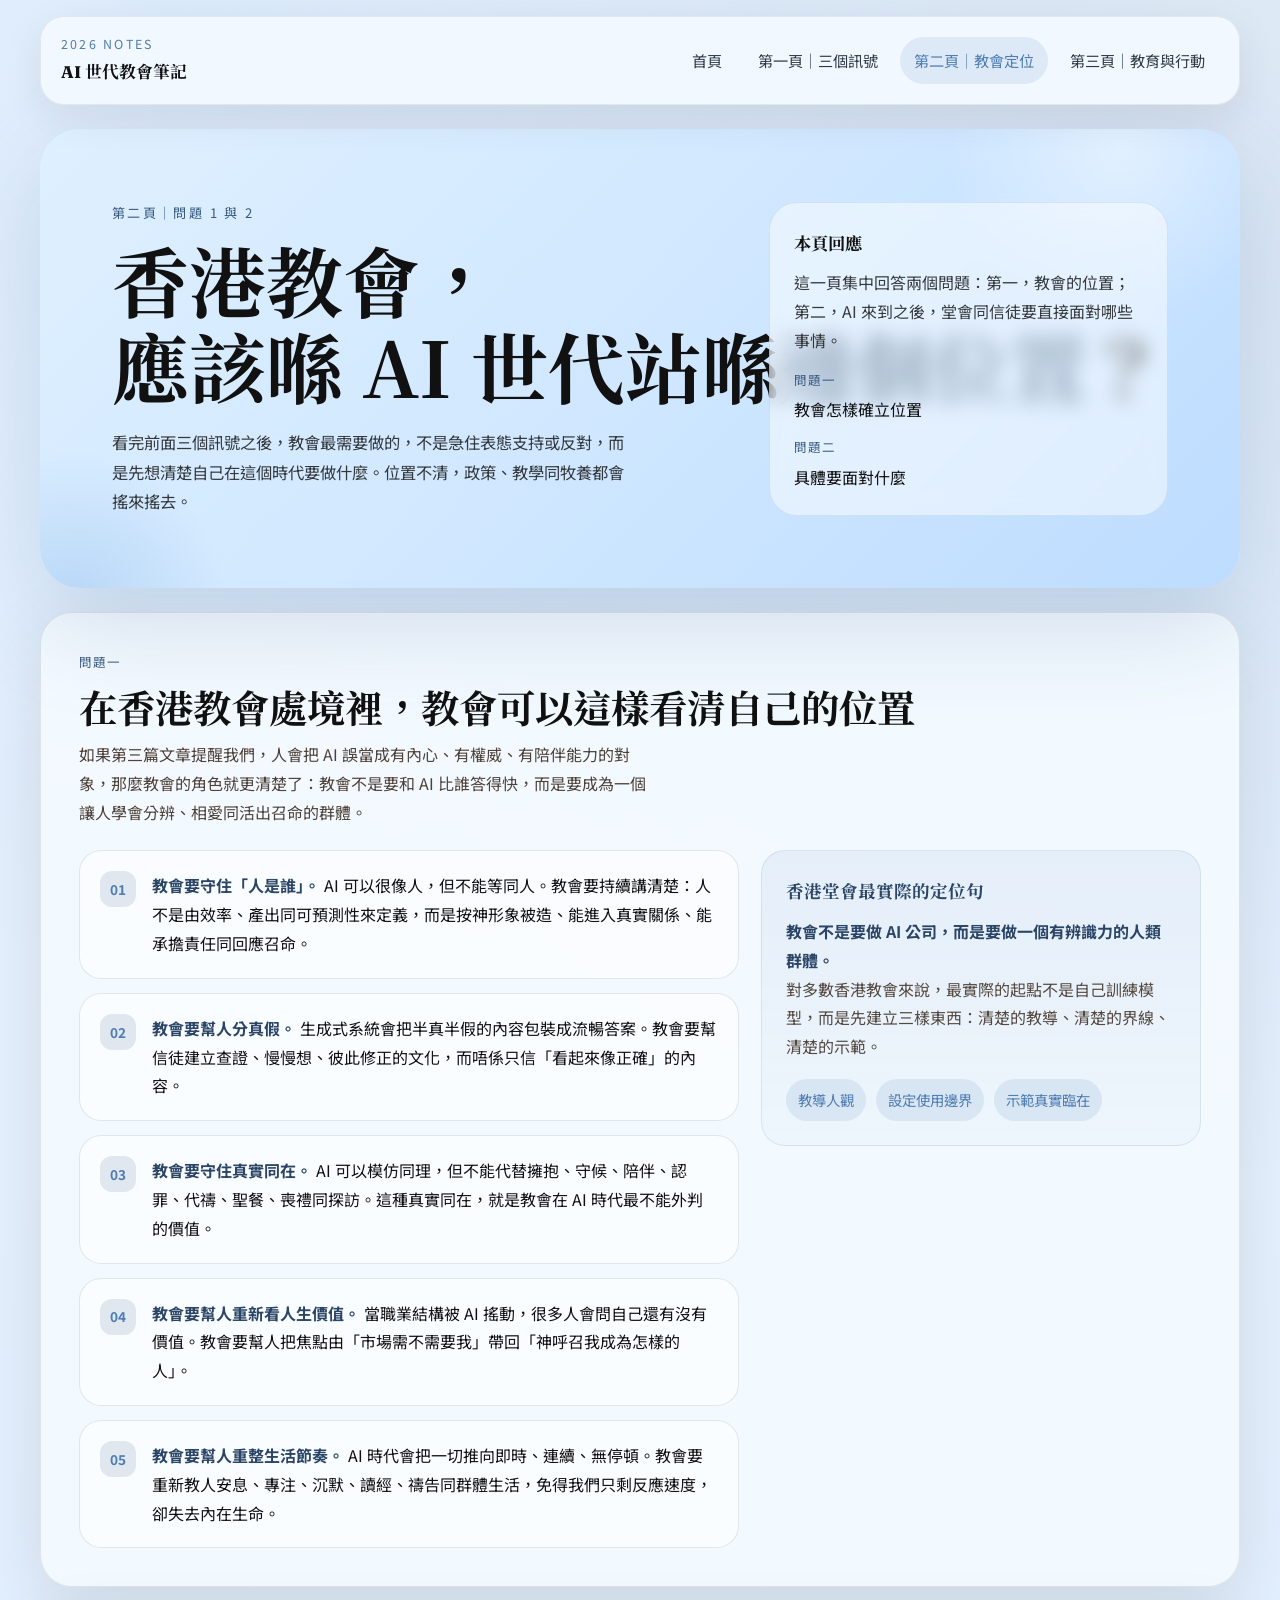
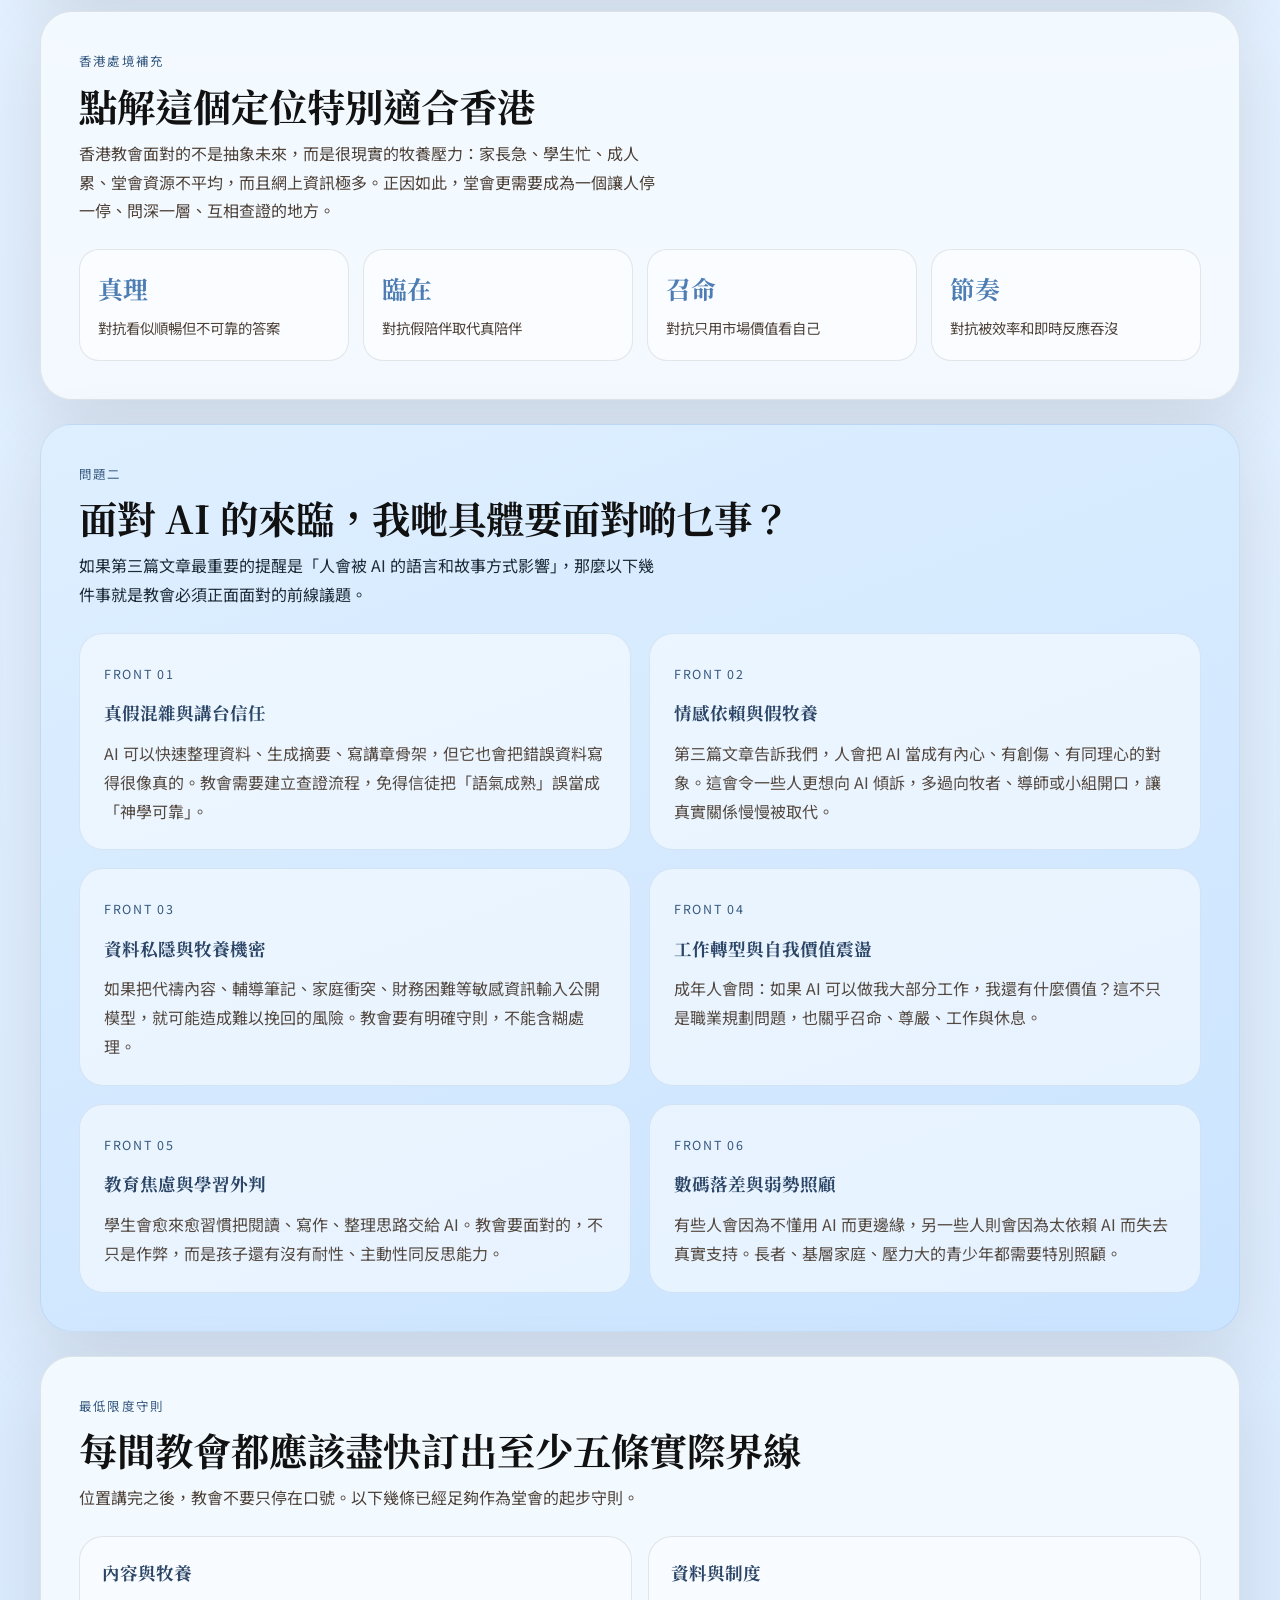
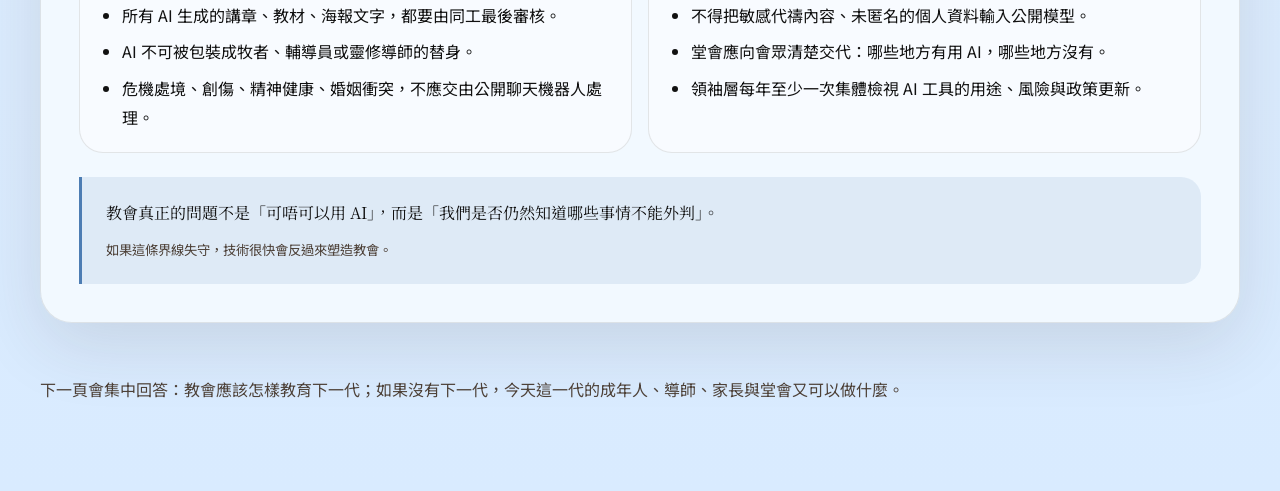
==== commit ca65cbad: "Add files via upload" ====
--- a/church-position.html
+++ b/church-position.html
@@ -33,7 +33,10 @@
         <div class="hero-grid">
           <div>
             <p class="overline">第二頁｜問題 1 與 2</p>
-            <h1>香港教會，<br>應該喺 AI 世代站喺<span class="accent">邊個位置</span>？</h1>
+            <h1>
+              <span class="hero-line">香港教會，</span>
+              <span class="hero-line">應該喺 AI 世代站喺<span class="accent">邊個位置</span>？</span>
+            </h1>
             <p class="lede">看完前面三個訊號之後，教會最需要做的，不是急住表態支持或反對，而是先想清楚自己在這個時代要做什麼。位置不清，政策、教學同牧養都會搖來搖去。</p>
           </div>
           <aside class="hero-note">
--- a/assets/styles.css
+++ b/assets/styles.css
@@ -178,6 +178,10 @@
   align-items: end;
 }
 
+.hero-grid > * {
+  min-width: 0;
+}
+
 .overline {
   margin: 0 0 12px;
   color: #36597f;
@@ -188,10 +192,16 @@
 
 .hero h1 {
   margin: 0 0 20px;
-  max-width: 10ch;
+  max-width: 12ch;
   font-family: "Noto Serif TC", serif;
   font-size: clamp(2.4rem, 6vw, 4.9rem);
-  line-height: 1.08;
+  line-height: 1.12;
+  word-break: keep-all;
+}
+
+.hero-line {
+  display: block;
+  white-space: nowrap;
 }
 
 .hero h1 .accent {
@@ -348,6 +358,8 @@
   font-family: "Noto Serif TC", serif;
   font-size: clamp(1.7rem, 3vw, 2.6rem);
   line-height: 1.2;
+  text-wrap: balance;
+  word-break: normal;
 }
 
 .section-copy {
@@ -721,7 +733,14 @@
   }
 
   .hero h1 {
-    font-size: clamp(2rem, 11vw, 3.2rem);
+    max-width: 100%;
+    font-size: clamp(2rem, 10vw, 3rem);
+    line-height: 1.14;
+    word-break: normal;
+  }
+
+  .hero-line {
+    white-space: normal;
   }
 
   .hero-note,
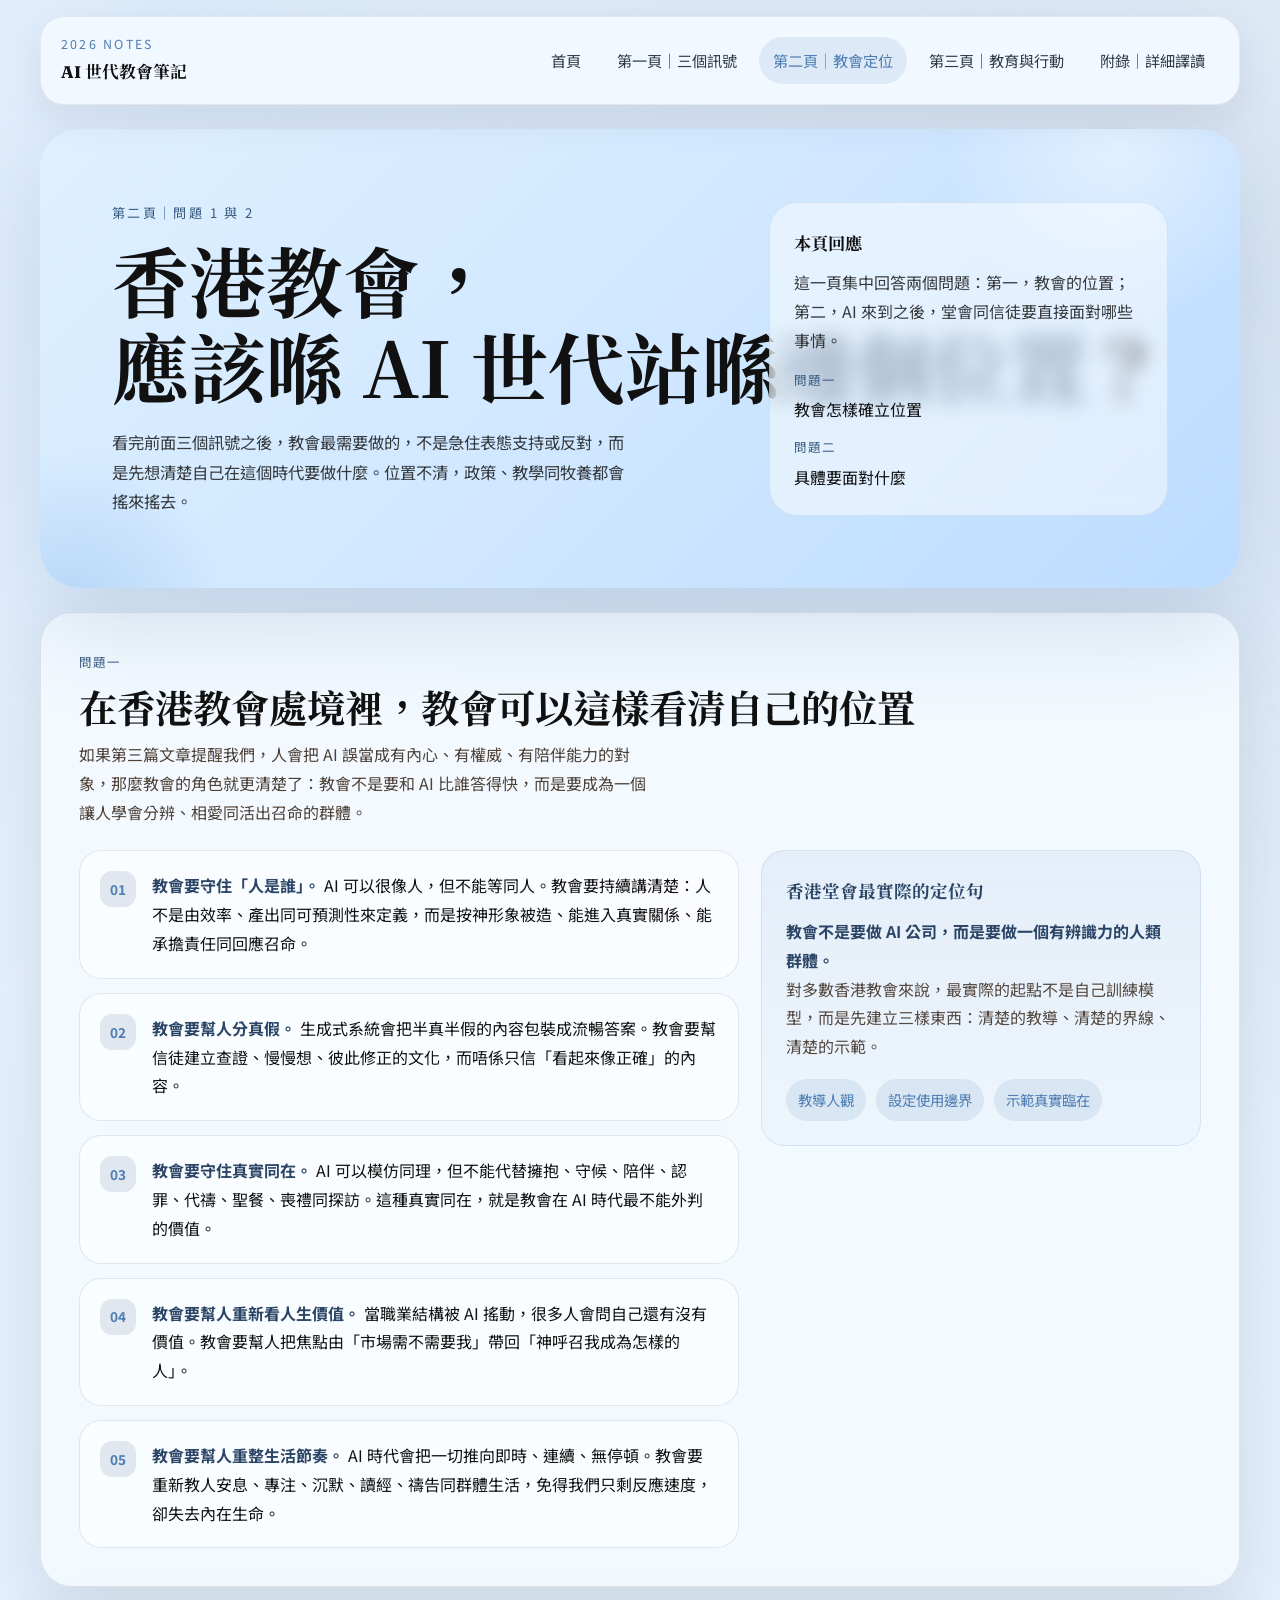
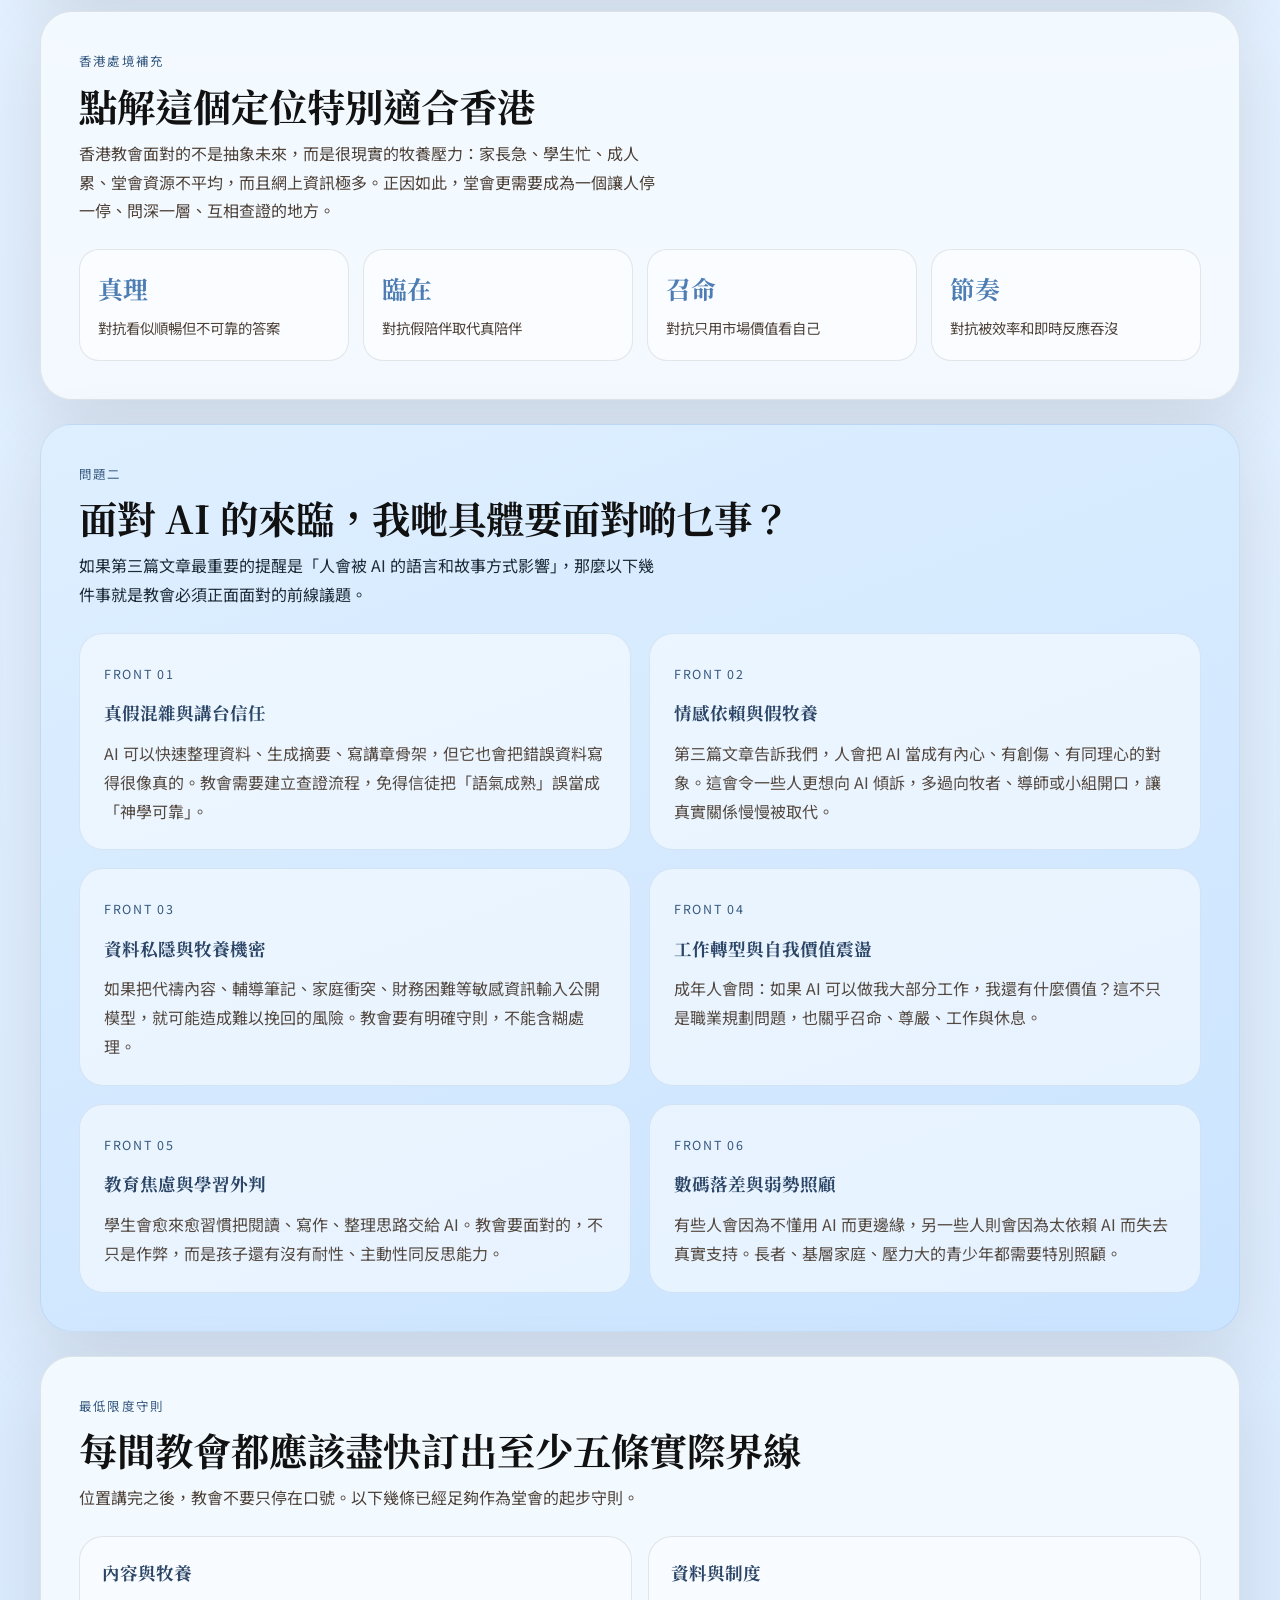
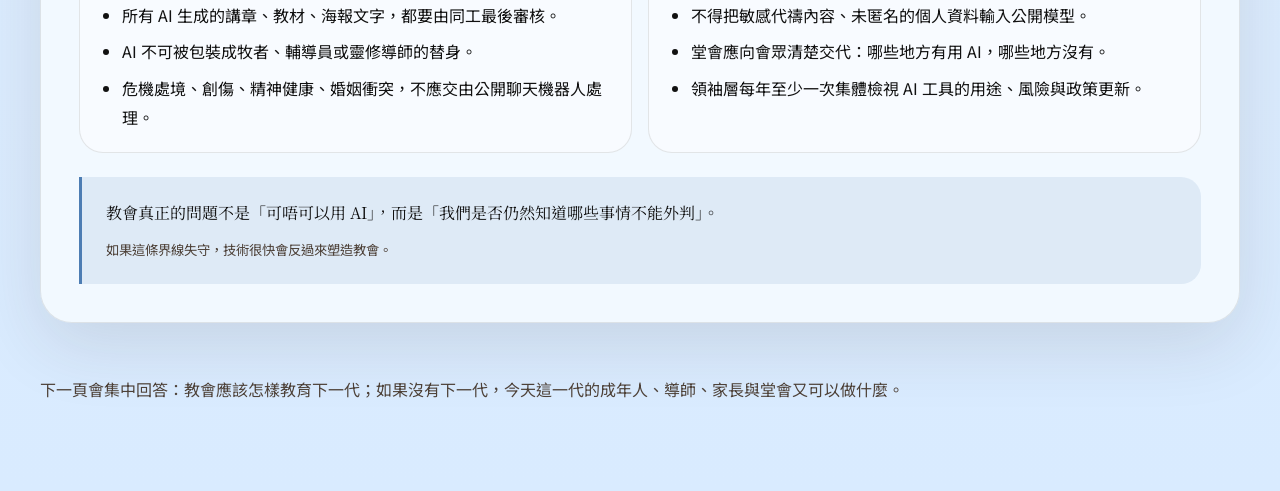
==== commit 69b60a5d: "Add files via upload" ====
--- a/church-position.html
+++ b/church-position.html
@@ -24,6 +24,7 @@
           <a href="signals.html" data-page="signals">第一頁｜三個訊號</a>
           <a href="church-position.html" data-page="church">第二頁｜教會定位</a>
           <a href="formation-guide.html" data-page="formation">第三頁｜教育與行動</a>
+          <a href="source-reading.html" data-page="reading">附錄｜詳細譯讀</a>
         </nav>
       </div>
     </header>
--- a/assets/styles.css
+++ b/assets/styles.css
@@ -450,7 +450,15 @@
   margin-top: 18px;
   color: var(--brand);
   font-weight: 700;
-  text-decoration: none;
+  text-decoration: underline;
+  text-decoration-thickness: 2px;
+  text-underline-offset: 0.18em;
+}
+
+.chapter-card .button-link:hover,
+.source-card a:hover,
+.site-footer a:hover {
+  color: #2d5f98;
 }
 
 .split {
@@ -771,4 +779,14 @@
   .kpi-strip {
     grid-template-columns: 1fr;
   }
-}
+
+  .chapter-card .button-link,
+  .source-card a {
+    min-height: 44px;
+    align-items: center;
+    font-size: 1rem;
+    text-decoration: underline;
+    text-decoration-thickness: 2px;
+    text-underline-offset: 0.18em;
+  }
+}
